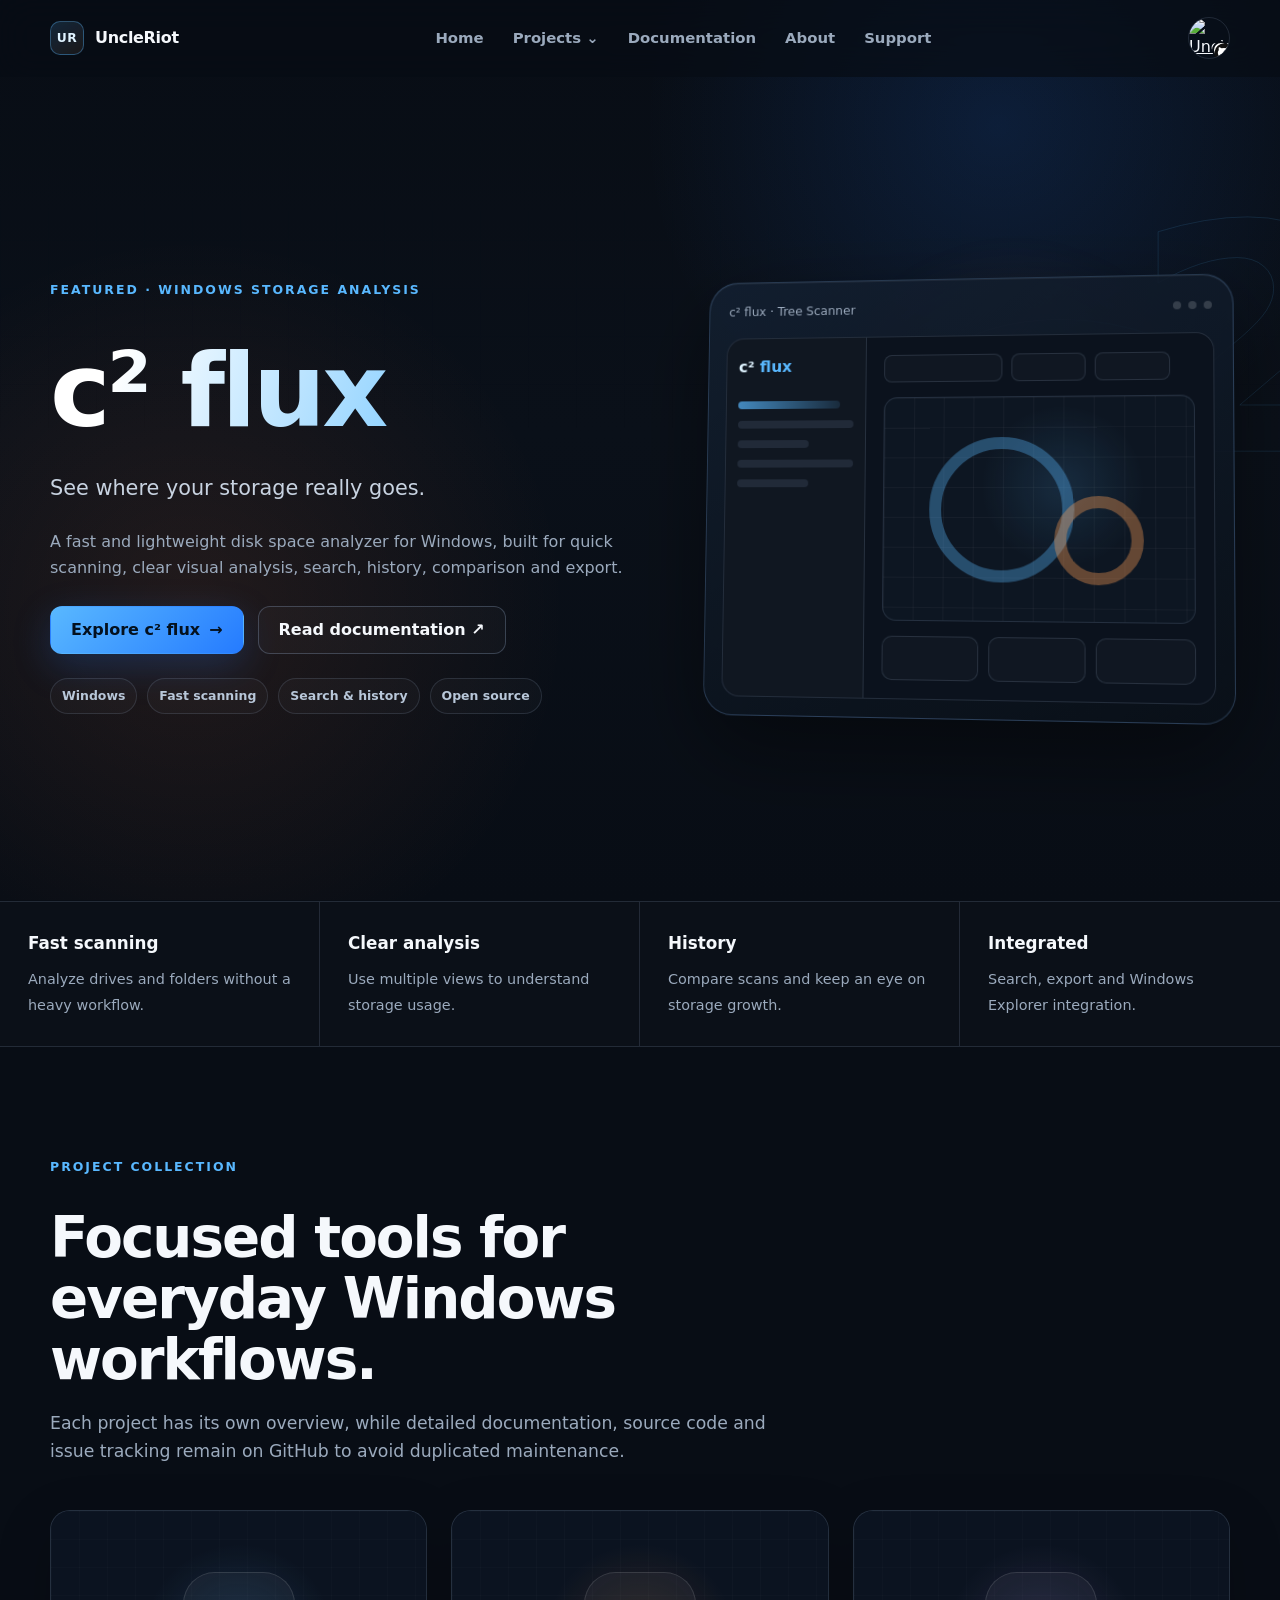
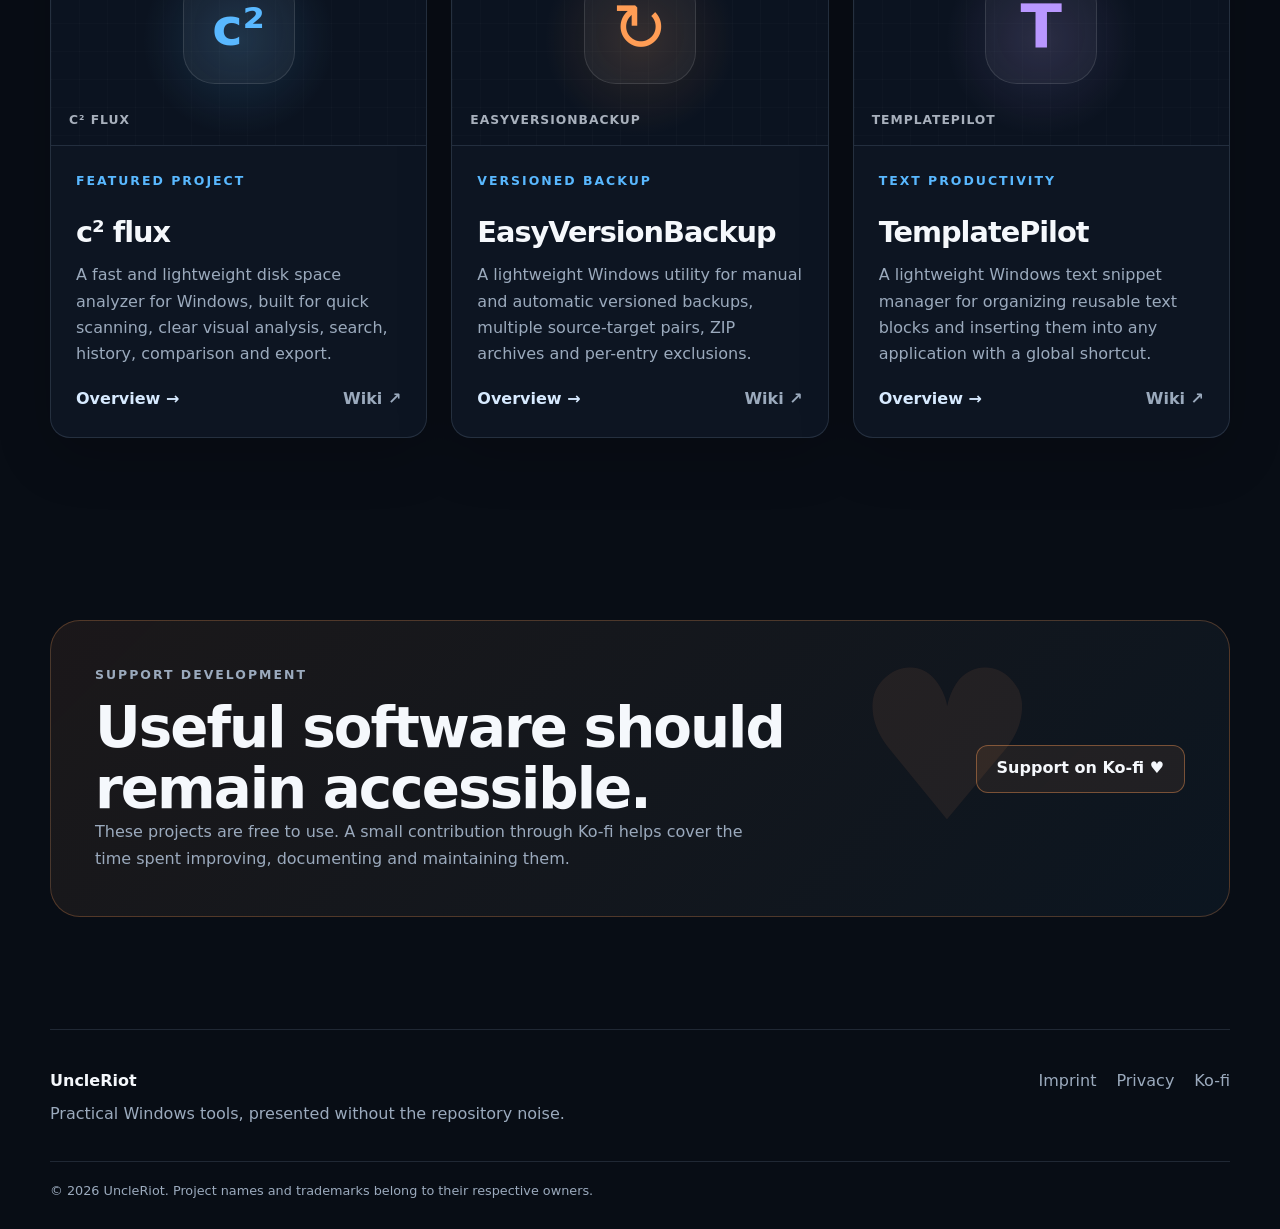
==== index.html @ 2bf3cadb "Add files via upload" ====
<!doctype html>
<html lang="en">
<head>
  <meta charset="utf-8">
  <meta name="viewport" content="width=device-width, initial-scale=1">
  <meta name="description" content="A modern showcase for UncleRiot's Windows utilities, documentation and support resources.">
  <meta name="theme-color" content="#080d15">
  <title>UncleRiot — Practical Windows Tools</title>
  <link rel="stylesheet" href="assets/css/base.css">
  <link rel="stylesheet" href="assets/css/home.css">
  <script defer src="assets/js/config.js"></script>
  <script defer src="assets/js/site.js"></script>
  <script defer src="assets/js/projects.js"></script>
</head>
<body>
  <a class="skip-link" href="#main">Skip to content</a>
  <div data-site-header></div>
  <main id="main">
    <section class="hero">
      <div class="container hero-grid">
        <div class="hero-copy">
          <p class="eyebrow">Featured · Windows storage analysis</p>
          <h1><span data-featured-name>c² flux</span></h1>
          <p class="lead" data-featured-tagline>See where your storage really goes.</p>
          <p class="muted" data-featured-description></p>
          <div class="button-row">
            <a class="btn btn-primary" data-featured-page href="projects/c2flux.html">Explore c² flux <span>→</span></a>
            <a class="btn" data-featured-docs href="https://github.com/UncleRiot/c2flux/wiki" target="_blank" rel="noreferrer">Read documentation ↗</a>
          </div>
          <div class="hero-meta"><span class="pill">Windows</span><span class="pill">Fast scanning</span><span class="pill">Search & history</span><span class="pill">Open source</span></div>
        </div>
        <div class="app-window" aria-label="Abstract c2 flux interface preview">
          <div class="window-bar"><span>c² flux · Tree Scanner</span><span class="window-dots"><i></i><i></i><i></i></span></div>
          <div class="window-body"><div class="mock-sidebar"><div class="mock-brand">c² <span>flux</span></div><div class="mock-line active"></div><div class="mock-line"></div><div class="mock-line short"></div><div class="mock-line"></div><div class="mock-line short"></div></div><div class="mock-main"><div class="mock-toolbar"><div class="mock-chip wide"></div><div class="mock-chip"></div><div class="mock-chip"></div></div><div class="mock-chart"><div class="chart-grid"></div><div class="ring one"></div><div class="ring two"></div></div><div class="mock-status"><div class="status-box"></div><div class="status-box"></div><div class="status-box"></div></div></div></div>
        </div>
      </div>
    </section>

    <section class="feature-strip" aria-label="c2 flux highlights">
      <div><strong>Fast scanning</strong><span>Analyze drives and folders without a heavy workflow.</span></div>
      <div><strong>Clear analysis</strong><span>Use multiple views to understand storage usage.</span></div>
      <div><strong>History</strong><span>Compare scans and keep an eye on storage growth.</span></div>
      <div><strong>Integrated</strong><span>Search, export and Windows Explorer integration.</span></div>
    </section>

    <section class="section" id="projects">
      <div class="container">
        <div class="section-heading"><p class="eyebrow">Project collection</p><h2>Focused tools for everyday Windows workflows.</h2><p>Each project has its own overview, while detailed documentation, source code and issue tracking remain on GitHub to avoid duplicated maintenance.</p></div>
        <div class="project-grid" data-project-grid></div>
      </div>
    </section>

    <section class="section-tight">
      <div class="container support-panel">
        <div><p class="eyebrow">Support development</p><h2>Useful software should remain accessible.</h2><p>These projects are free to use. A small contribution through Ko-fi helps cover the time spent improving, documenting and maintaining them.</p></div>
        <a class="btn btn-kofi" href="https://ko-fi.com/uncleriot" target="_blank" rel="noreferrer">Support on Ko-fi ♥</a>
      </div>
    </section>
  </main>
  <div data-site-footer></div>
</body>
</html>
---- assets/css/base.css ----
:root {
  color-scheme: dark;
  --bg: #080d15;
  --bg-soft: #0d1420;
  --surface: rgba(16, 25, 39, .78);
  --surface-solid: #101927;
  --surface-2: #141f30;
  --border: rgba(159, 183, 217, .16);
  --border-strong: rgba(159, 183, 217, .28);
  --text: #f5f8fc;
  --muted: #9baabd;
  --blue: #59b8ff;
  --blue-2: #257bff;
  --orange: #ff9d55;
  --violet: #b997ff;
  --green: #6de2b1;
  --shadow: 0 24px 80px rgba(0, 0, 0, .34);
  --radius-sm: 12px;
  --radius: 20px;
  --radius-lg: 30px;
  --max: 1180px;
}

* { box-sizing: border-box; }
html { scroll-behavior: smooth; }
body {
  margin: 0;
  min-width: 320px;
  background: var(--bg);
  color: var(--text);
  font-family: Inter, ui-sans-serif, system-ui, -apple-system, BlinkMacSystemFont, "Segoe UI", sans-serif;
  line-height: 1.65;
  -webkit-font-smoothing: antialiased;
}
body::before {
  content: "";
  position: fixed;
  inset: 0;
  z-index: -3;
  background:
    radial-gradient(circle at 78% 14%, rgba(37, 123, 255, .15), transparent 28%),
    radial-gradient(circle at 15% 68%, rgba(255, 126, 61, .10), transparent 30%),
    linear-gradient(180deg, #080d15 0%, #0a1019 48%, #080d15 100%);
}
body::after {
  content: "";
  position: fixed;
  inset: 0;
  z-index: -2;
  opacity: .25;
  background-image: linear-gradient(rgba(140, 176, 220, .035) 1px, transparent 1px), linear-gradient(90deg, rgba(140, 176, 220, .035) 1px, transparent 1px);
  background-size: 48px 48px;
  mask-image: linear-gradient(to bottom, black, transparent 78%);
}
img { max-width: 100%; display: block; }
a { color: inherit; }
button, input { font: inherit; }
button { color: inherit; }
.container { width: min(calc(100% - 40px), var(--max)); margin-inline: auto; }
.skip-link { position: absolute; left: -999px; top: 8px; z-index: 999; }
.skip-link:focus { left: 8px; padding: 10px 14px; border-radius: 8px; background: #fff; color: #000; }
.eyebrow { margin: 0 0 12px; color: var(--blue); font-size: .78rem; font-weight: 800; letter-spacing: .16em; text-transform: uppercase; }
h1, h2, h3 { margin: 0; line-height: 1.08; letter-spacing: -.035em; }
h1 { font-size: clamp(3.1rem, 8vw, 7.4rem); }
h2 { font-size: clamp(2rem, 4.4vw, 4.1rem); }
h3 { font-size: clamp(1.3rem, 2.3vw, 1.8rem); }
p { margin: 0; }
.lead { color: #c8d3e1; font-size: clamp(1.05rem, 2vw, 1.3rem); }
.muted { color: var(--muted); }
.section { padding: 110px 0; }
.section-tight { padding: 72px 0; }
.section-heading { display: grid; gap: 18px; max-width: 760px; margin-bottom: 44px; }
.section-heading p:not(.eyebrow) { color: var(--muted); font-size: 1.08rem; }
.button-row { display: flex; flex-wrap: wrap; gap: 14px; }
.btn { display: inline-flex; min-height: 48px; padding: 0 20px; align-items: center; justify-content: center; gap: 9px; border: 1px solid var(--border-strong); border-radius: 12px; background: rgba(255,255,255,.025); color: var(--text); font-weight: 750; text-decoration: none; transition: transform .2s ease, border-color .2s ease, background .2s ease; }
.btn:hover { transform: translateY(-2px); border-color: rgba(116, 188, 255, .5); background: rgba(89, 184, 255, .07); }
.btn-primary { border-color: transparent; background: linear-gradient(135deg, var(--blue), var(--blue-2)); color: #04111f; box-shadow: 0 12px 38px rgba(37, 123, 255, .22); }
.btn-primary:hover { background: linear-gradient(135deg, #80c9ff, #4d94ff); }
.btn-kofi { border-color: rgba(255, 157, 85, .4); background: rgba(255, 157, 85, .08); }
.text-link { color: #d7eaff; font-weight: 750; text-decoration: none; }
.text-link span { display: inline-block; transition: transform .2s ease; }
.text-link:hover span { transform: translateX(4px); }
.text-link.muted { color: var(--muted); }

.site-header { position: sticky; top: 0; z-index: 100; border-bottom: 1px solid transparent; background: rgba(8, 13, 21, .72); backdrop-filter: blur(18px); }
.nav-shell { width: min(calc(100% - 40px), var(--max)); min-height: 76px; margin: 0 auto; display: grid; grid-template-columns: auto 1fr auto; align-items: center; gap: 30px; }
.brand { display: inline-flex; align-items: center; gap: 11px; font-weight: 850; text-decoration: none; letter-spacing: -.02em; }
.brand-mark { width: 34px; height: 34px; display: grid; place-items: center; border: 1px solid rgba(89,184,255,.35); border-radius: 10px; background: linear-gradient(145deg, rgba(89,184,255,.16), rgba(255,157,85,.08)); color: #dff3ff; font-size: .77rem; letter-spacing: .05em; }
.site-nav { justify-self: center; display: flex; align-items: center; gap: 29px; }
.site-nav > a, .nav-dropdown > button { border: 0; background: none; color: var(--muted); font-size: .93rem; font-weight: 650; text-decoration: none; cursor: pointer; transition: color .2s ease; }
.site-nav > a:hover, .nav-dropdown > button:hover { color: var(--text); }
.nav-dropdown { position: relative; }
.nav-dropdown > button { padding: 8px 0; }
.dropdown-panel { position: absolute; top: calc(100% + 15px); left: 50%; width: 310px; padding: 8px; border: 1px solid var(--border); border-radius: 15px; background: rgba(13, 20, 32, .98); box-shadow: var(--shadow); opacity: 0; visibility: hidden; transform: translate(-50%, -7px); transition: .18s ease; }
.nav-dropdown:hover .dropdown-panel, .nav-dropdown.is-open .dropdown-panel { opacity: 1; visibility: visible; transform: translate(-50%, 0); }
.dropdown-panel a { display: grid; gap: 2px; padding: 12px 13px; border-radius: 10px; text-decoration: none; }
.dropdown-panel a:hover { background: rgba(89,184,255,.08); }
.dropdown-panel small { color: var(--muted); font-size: .78rem; }
.avatar-link { position: relative; width: 42px; height: 42px; border: 1px solid var(--border); border-radius: 50%; overflow: hidden; }
.avatar-link img { width: 100%; height: 100%; object-fit: cover; }
.avatar-link .icon { position: absolute; right: -1px; bottom: -1px; width: 18px; height: 18px; display: grid; place-items: center; border: 2px solid var(--bg); border-radius: 50%; background: #fff; color: #111; }
.avatar-link svg, .nav-toggle svg { width: 20px; height: 20px; }
.nav-toggle { display: none; justify-self: end; width: 42px; height: 42px; place-items: center; border: 1px solid var(--border); border-radius: 10px; background: rgba(255,255,255,.03); }

.site-footer { width: min(calc(100% - 40px), var(--max)); margin: 40px auto 0; padding: 38px 0 28px; border-top: 1px solid var(--border); color: var(--muted); }
.footer-grid { display: flex; justify-content: space-between; gap: 30px; }
.footer-grid strong { color: var(--text); }
.footer-grid p { max-width: 520px; margin-top: 6px; }
.footer-links { display: flex; flex-wrap: wrap; align-items: flex-start; gap: 20px; }
.footer-links a { color: var(--muted); text-decoration: none; }
.footer-links a:hover { color: var(--text); }
.footer-meta { margin-top: 34px; padding-top: 18px; border-top: 1px solid var(--border); font-size: .8rem; }

@media (max-width: 820px) {
  .nav-shell { grid-template-columns: 1fr auto auto; }
  .nav-toggle { display: grid; }
  .site-nav { position: absolute; top: 76px; left: 20px; right: 20px; display: none; padding: 14px; align-items: stretch; flex-direction: column; gap: 3px; border: 1px solid var(--border); border-radius: 16px; background: rgba(13, 20, 32, .98); box-shadow: var(--shadow); }
  .site-nav.is-open { display: flex; }
  .site-nav > a, .nav-dropdown > button { width: 100%; padding: 11px 12px; text-align: left; }
  .dropdown-panel { position: static; width: 100%; margin-top: 4px; opacity: 1; visibility: visible; display: none; transform: none; box-shadow: none; background: rgba(255,255,255,.025); }
  .nav-dropdown.is-open .dropdown-panel { display: block; transform: none; }
  .nav-dropdown:hover .dropdown-panel { display: none; }
  .nav-dropdown.is-open:hover .dropdown-panel { display: block; }
  .section { padding: 80px 0; }
  .footer-grid { flex-direction: column; }
}
---- assets/css/home.css ----
.hero { position: relative; overflow: hidden; min-height: calc(100vh - 76px); display: grid; align-items: center; padding: 100px 0 84px; }
.hero::before { content: "c²"; position: absolute; right: -2vw; top: 44%; transform: translateY(-50%); color: transparent; -webkit-text-stroke: 1px rgba(89,184,255,.13); font-size: clamp(18rem, 44vw, 44rem); font-weight: 900; line-height: .7; letter-spacing: -.12em; pointer-events: none; }
.hero::after { content: ""; position: absolute; width: 430px; height: 430px; right: 4%; top: 18%; border-radius: 50%; background: radial-gradient(circle, rgba(255,145,72,.13), transparent 66%); filter: blur(10px); pointer-events: none; }
.hero-grid { position: relative; z-index: 1; display: grid; grid-template-columns: minmax(0, 1.05fr) minmax(370px, .95fr); gap: 62px; align-items: center; }
.hero-copy { display: grid; gap: 24px; }
.hero-copy h1 span { display: block; background: linear-gradient(110deg, #fff 12%, #8fd2ff 62%, #ffb47d); -webkit-background-clip: text; background-clip: text; color: transparent; }
.hero-copy .lead { max-width: 700px; }
.hero-meta { display: flex; flex-wrap: wrap; gap: 10px; }
.pill { padding: 7px 11px; border: 1px solid var(--border); border-radius: 999px; background: rgba(255,255,255,.025); color: #b8c7d9; font-size: .78rem; font-weight: 700; }
.app-window { position: relative; min-height: 430px; padding: 18px; border: 1px solid rgba(138,190,255,.22); border-radius: var(--radius-lg); background: linear-gradient(160deg, rgba(18,30,47,.92), rgba(9,15,24,.92)); box-shadow: 0 32px 90px rgba(0,0,0,.45), inset 0 1px 0 rgba(255,255,255,.06); transform: perspective(1200px) rotateY(-6deg) rotateX(3deg); }
.window-bar { display: flex; align-items: center; justify-content: space-between; padding: 2px 2px 16px; color: var(--muted); font-size: .78rem; }
.window-dots { display: flex; gap: 7px; }.window-dots i { width: 8px; height: 8px; border-radius: 50%; background: rgba(255,255,255,.16); }
.window-body { height: 365px; display: grid; grid-template-columns: 145px 1fr; overflow: hidden; border: 1px solid var(--border); border-radius: 18px; background: #0b121d; }
.mock-sidebar { padding: 16px 12px; border-right: 1px solid var(--border); background: rgba(255,255,255,.018); }
.mock-brand { margin-bottom: 22px; color: #dff3ff; font-weight: 850; }.mock-brand span { color: var(--blue); }
.mock-line { height: 8px; margin: 12px 0; border-radius: 999px; background: rgba(152,181,216,.12); }.mock-line.short { width: 62%; }.mock-line.active { width: 88%; background: linear-gradient(90deg, rgba(89,184,255,.7), rgba(89,184,255,.12)); }
.mock-main { padding: 18px; display: grid; grid-template-rows: auto 1fr auto; gap: 15px; }
.mock-toolbar { display: flex; gap: 9px; }.mock-chip { height: 28px; width: 74px; border: 1px solid var(--border); border-radius: 8px; background: rgba(255,255,255,.025); }.mock-chip.wide { width: 120px; }
.mock-chart { position: relative; overflow: hidden; border: 1px solid var(--border); border-radius: 14px; background: radial-gradient(circle at 58% 40%, rgba(89,184,255,.13), transparent 36%), #0d1622; }
.ring { position: absolute; border-radius: 50%; border: 12px solid rgba(89,184,255,.34); }.ring.one { width: 145px; height: 145px; left: 15%; top: 18%; }.ring.two { width: 88px; height: 88px; right: 16%; bottom: 16%; border-color: rgba(255,157,85,.36); }.chart-grid { position: absolute; inset: 0; background-image: linear-gradient(rgba(255,255,255,.035) 1px, transparent 1px), linear-gradient(90deg, rgba(255,255,255,.035) 1px, transparent 1px); background-size: 30px 30px; }
.mock-status { display: flex; gap: 10px; }.status-box { flex: 1; height: 44px; border: 1px solid var(--border); border-radius: 10px; background: rgba(255,255,255,.025); }
.feature-strip { display: grid; grid-template-columns: repeat(4, 1fr); border-top: 1px solid var(--border); border-bottom: 1px solid var(--border); background: rgba(255,255,255,.015); }
.feature-strip div { min-height: 130px; padding: 28px; border-right: 1px solid var(--border); }.feature-strip div:last-child { border-right: 0; }.feature-strip strong { display: block; margin-bottom: 8px; font-size: 1.05rem; }.feature-strip span { color: var(--muted); font-size: .9rem; }
.project-grid { display: grid; grid-template-columns: repeat(3, 1fr); gap: 24px; }
.project-card { overflow: hidden; border: 1px solid var(--border); border-radius: var(--radius); background: var(--surface); box-shadow: 0 18px 55px rgba(0,0,0,.18); transition: transform .25s ease, border-color .25s ease; }.project-card:hover { transform: translateY(-6px); border-color: var(--border-strong); }
.project-visual { position: relative; min-height: 235px; display: grid; place-items: center; overflow: hidden; border-bottom: 1px solid var(--border); background: #0b1320; text-decoration: none; }.visual-grid { position: absolute; inset: 0; opacity: .45; background-image: linear-gradient(rgba(255,255,255,.04) 1px, transparent 1px), linear-gradient(90deg, rgba(255,255,255,.04) 1px, transparent 1px); background-size: 28px 28px; }.project-symbol { position: relative; width: 112px; height: 112px; border: 1px solid rgba(255,255,255,.12); border-radius: 32px; background: rgba(255,255,255,.035); box-shadow: inset 0 0 45px rgba(255,255,255,.025); }.symbol-flux::before { content: "c²"; position: absolute; inset: 0; display: grid; place-items: center; color: var(--blue); font-size: 3.2rem; font-weight: 900; }.symbol-backup::before { content: "↻"; position: absolute; inset: 0; display: grid; place-items: center; color: var(--orange); font-size: 4.2rem; font-weight: 300; }.symbol-template::before { content: "T"; position: absolute; inset: 0; display: grid; place-items: center; color: var(--violet); font-size: 3.8rem; font-weight: 800; }.visual-caption { position: absolute; left: 18px; bottom: 14px; color: rgba(235,244,255,.7); font-size: .77rem; font-weight: 750; letter-spacing: .08em; text-transform: uppercase; }
.accent-blue .project-visual { background: radial-gradient(circle at 50% 55%, rgba(89,184,255,.16), transparent 42%), #0b1320; }.accent-orange .project-visual { background: radial-gradient(circle at 50% 55%, rgba(255,157,85,.14), transparent 42%), #0b1320; }.accent-violet .project-visual { background: radial-gradient(circle at 50% 55%, rgba(185,151,255,.14), transparent 42%), #0b1320; }
.project-card-body { display: grid; gap: 14px; padding: 25px; }.project-card-body h3 a { text-decoration: none; }.project-card-body > p:not(.eyebrow) { color: var(--muted); }.project-actions { display: flex; justify-content: space-between; gap: 15px; margin-top: 4px; }
.support-panel { position: relative; overflow: hidden; padding: 44px; display: grid; grid-template-columns: 1fr auto; gap: 35px; align-items: center; border: 1px solid rgba(255,157,85,.25); border-radius: var(--radius-lg); background: linear-gradient(135deg, rgba(255,157,85,.08), rgba(89,184,255,.05)); }.support-panel::after { content: "♥"; position: absolute; right: 16%; top: -45px; color: rgba(255,157,85,.08); font-size: 13rem; }.support-panel > * { position: relative; z-index: 1; }.support-panel p { max-width: 680px; color: var(--muted); }

@media (max-width: 980px) { .hero-grid { grid-template-columns: 1fr; }.app-window { max-width: 680px; transform: none; }.feature-strip { grid-template-columns: repeat(2,1fr); }.feature-strip div:nth-child(2) { border-right: 0; }.feature-strip div:nth-child(-n+2) { border-bottom: 1px solid var(--border); }.project-grid { grid-template-columns: 1fr; }.project-visual { min-height: 280px; }.support-panel { grid-template-columns: 1fr; } }
@media (max-width: 560px) { .hero { padding-top: 72px; }.hero::before { top: 28%; }.window-body { grid-template-columns: 95px 1fr; }.app-window { min-height: 355px; padding: 12px; }.window-body { height: 300px; }.feature-strip { grid-template-columns: 1fr; }.feature-strip div { border-right: 0; border-bottom: 1px solid var(--border); }.feature-strip div:last-child { border-bottom: 0; }.support-panel { padding: 30px 24px; } }
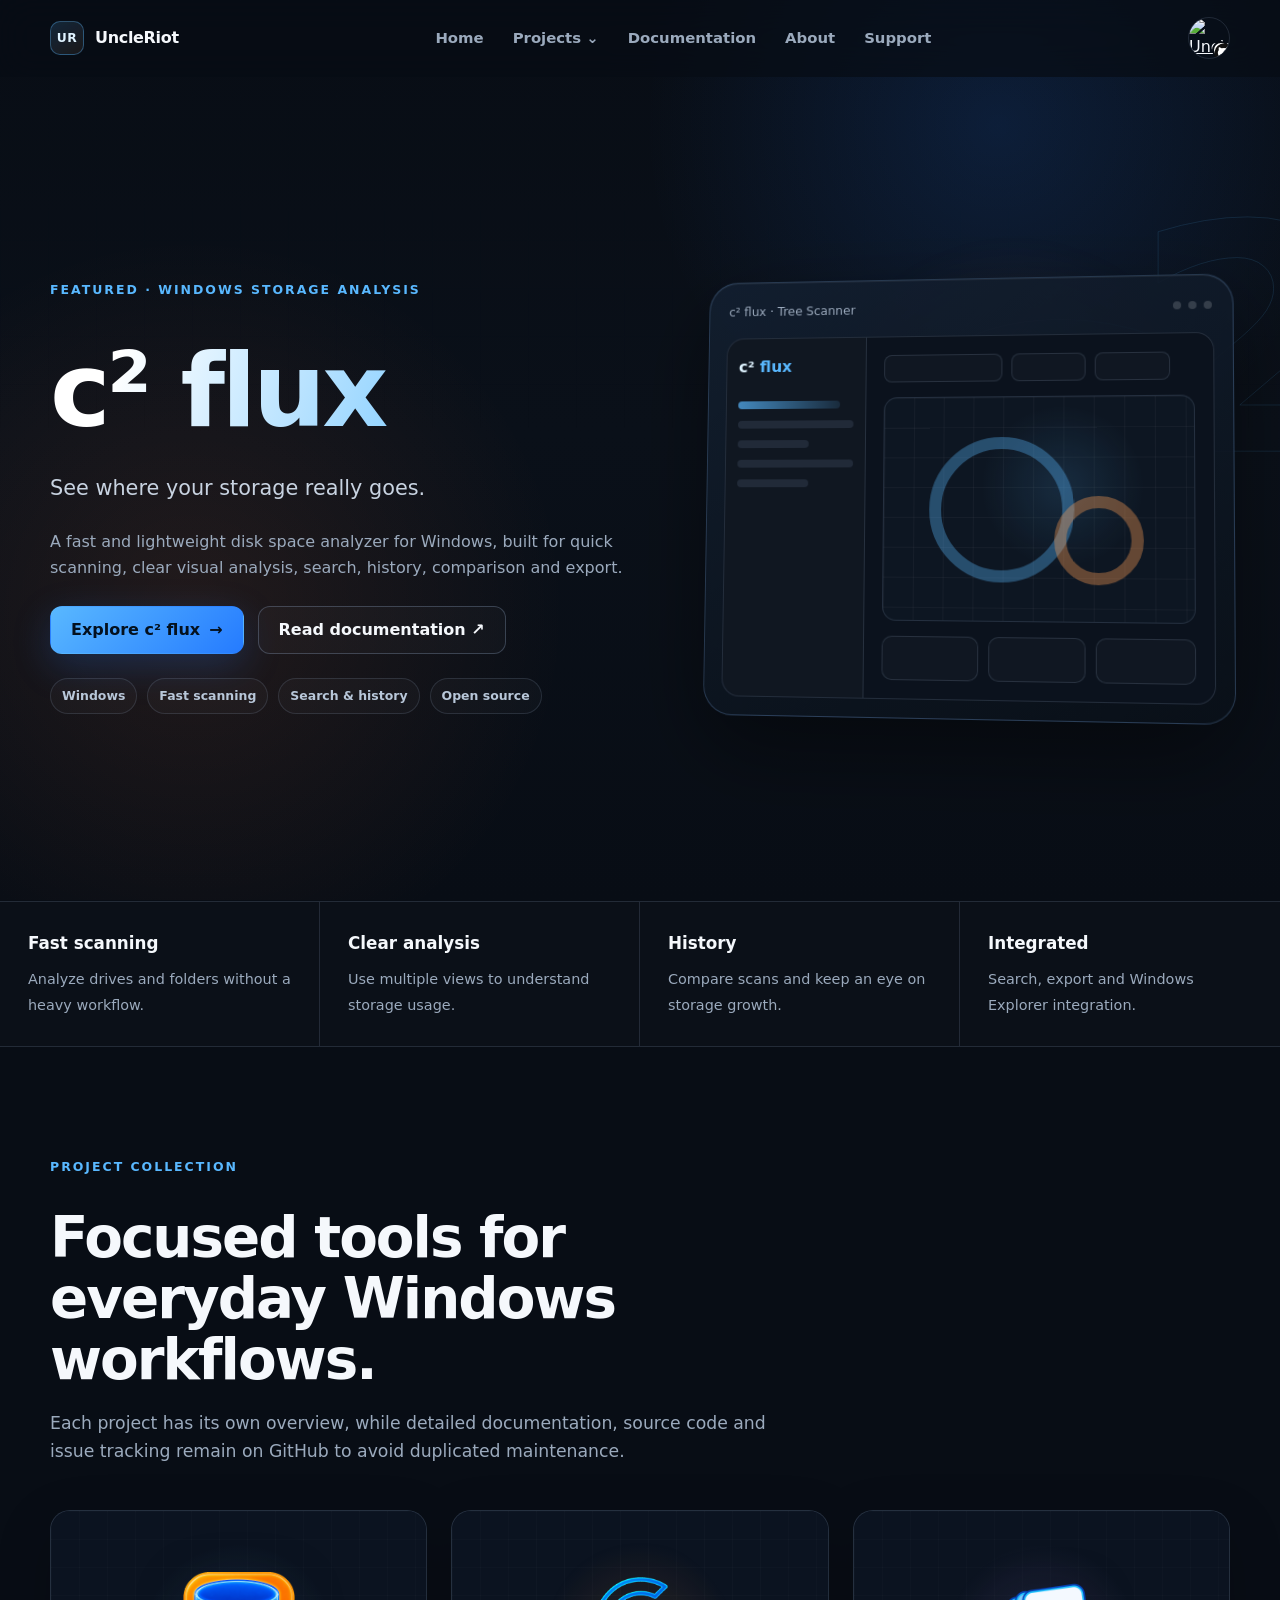
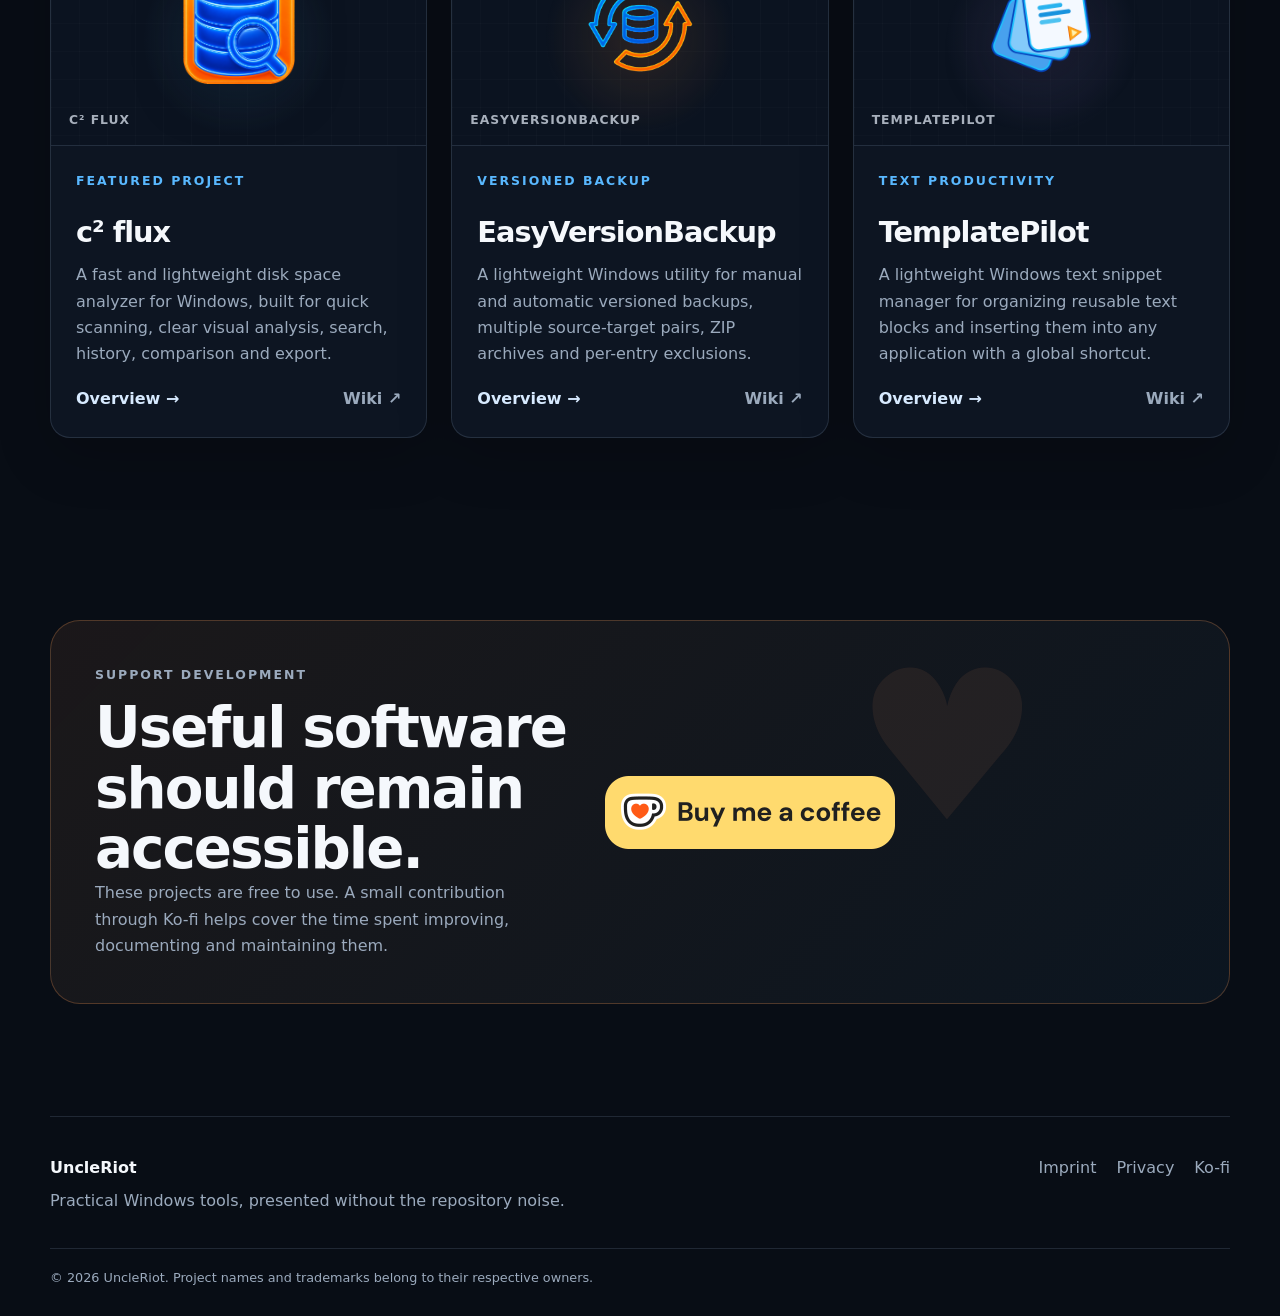
==== commit ce1df0ce: "Add files via upload" ====
--- a/index.html
+++ b/index.html
@@ -53,7 +53,7 @@
     <section class="section-tight">
       <div class="container support-panel">
         <div><p class="eyebrow">Support development</p><h2>Useful software should remain accessible.</h2><p>These projects are free to use. A small contribution through Ko-fi helps cover the time spent improving, documenting and maintaining them.</p></div>
-        <a class="btn btn-kofi" href="https://ko-fi.com/uncleriot" target="_blank" rel="noreferrer">Support on Ko-fi ♥</a>
+        <a class="kofi-link" href="https://ko-fi.com/uncleriot" target="_blank" rel="noreferrer" aria-label="Support UncleRiot on Ko-fi"><img src="assets/img/ko-fi.png" alt="Buy me a coffee on Ko-fi"></a>
       </div>
     </section>
   </main>
--- a/assets/css/home.css
+++ b/assets/css/home.css
@@ -23,10 +23,10 @@
 .feature-strip div { min-height: 130px; padding: 28px; border-right: 1px solid var(--border); }.feature-strip div:last-child { border-right: 0; }.feature-strip strong { display: block; margin-bottom: 8px; font-size: 1.05rem; }.feature-strip span { color: var(--muted); font-size: .9rem; }
 .project-grid { display: grid; grid-template-columns: repeat(3, 1fr); gap: 24px; }
 .project-card { overflow: hidden; border: 1px solid var(--border); border-radius: var(--radius); background: var(--surface); box-shadow: 0 18px 55px rgba(0,0,0,.18); transition: transform .25s ease, border-color .25s ease; }.project-card:hover { transform: translateY(-6px); border-color: var(--border-strong); }
-.project-visual { position: relative; min-height: 235px; display: grid; place-items: center; overflow: hidden; border-bottom: 1px solid var(--border); background: #0b1320; text-decoration: none; }.visual-grid { position: absolute; inset: 0; opacity: .45; background-image: linear-gradient(rgba(255,255,255,.04) 1px, transparent 1px), linear-gradient(90deg, rgba(255,255,255,.04) 1px, transparent 1px); background-size: 28px 28px; }.project-symbol { position: relative; width: 112px; height: 112px; border: 1px solid rgba(255,255,255,.12); border-radius: 32px; background: rgba(255,255,255,.035); box-shadow: inset 0 0 45px rgba(255,255,255,.025); }.symbol-flux::before { content: "c²"; position: absolute; inset: 0; display: grid; place-items: center; color: var(--blue); font-size: 3.2rem; font-weight: 900; }.symbol-backup::before { content: "↻"; position: absolute; inset: 0; display: grid; place-items: center; color: var(--orange); font-size: 4.2rem; font-weight: 300; }.symbol-template::before { content: "T"; position: absolute; inset: 0; display: grid; place-items: center; color: var(--violet); font-size: 3.8rem; font-weight: 800; }.visual-caption { position: absolute; left: 18px; bottom: 14px; color: rgba(235,244,255,.7); font-size: .77rem; font-weight: 750; letter-spacing: .08em; text-transform: uppercase; }
+.project-visual { position: relative; min-height: 235px; display: grid; place-items: center; overflow: hidden; border-bottom: 1px solid var(--border); background: #0b1320; text-decoration: none; }.visual-grid { position: absolute; inset: 0; opacity: .45; background-image: linear-gradient(rgba(255,255,255,.04) 1px, transparent 1px), linear-gradient(90deg, rgba(255,255,255,.04) 1px, transparent 1px); background-size: 28px 28px; }.project-symbol { position: relative; width: 112px; height: 112px; display: grid; place-items: center; }.project-symbol img { width: 112px; height: 112px; object-fit: contain; filter: drop-shadow(0 12px 24px rgba(0,0,0,.28)); }.visual-caption { position: absolute; left: 18px; bottom: 14px; color: rgba(235,244,255,.7); font-size: .77rem; font-weight: 750; letter-spacing: .08em; text-transform: uppercase; }
 .accent-blue .project-visual { background: radial-gradient(circle at 50% 55%, rgba(89,184,255,.16), transparent 42%), #0b1320; }.accent-orange .project-visual { background: radial-gradient(circle at 50% 55%, rgba(255,157,85,.14), transparent 42%), #0b1320; }.accent-violet .project-visual { background: radial-gradient(circle at 50% 55%, rgba(185,151,255,.14), transparent 42%), #0b1320; }
 .project-card-body { display: grid; gap: 14px; padding: 25px; }.project-card-body h3 a { text-decoration: none; }.project-card-body > p:not(.eyebrow) { color: var(--muted); }.project-actions { display: flex; justify-content: space-between; gap: 15px; margin-top: 4px; }
-.support-panel { position: relative; overflow: hidden; padding: 44px; display: grid; grid-template-columns: 1fr auto; gap: 35px; align-items: center; border: 1px solid rgba(255,157,85,.25); border-radius: var(--radius-lg); background: linear-gradient(135deg, rgba(255,157,85,.08), rgba(89,184,255,.05)); }.support-panel::after { content: "♥"; position: absolute; right: 16%; top: -45px; color: rgba(255,157,85,.08); font-size: 13rem; }.support-panel > * { position: relative; z-index: 1; }.support-panel p { max-width: 680px; color: var(--muted); }
+.support-panel { position: relative; overflow: hidden; padding: 44px; display: grid; grid-template-columns: 1fr auto; gap: 35px; align-items: center; border: 1px solid rgba(255,157,85,.25); border-radius: var(--radius-lg); background: linear-gradient(135deg, rgba(255,157,85,.08), rgba(89,184,255,.05)); }.support-panel::after { content: "♥"; position: absolute; right: 16%; top: -45px; color: rgba(255,157,85,.08); font-size: 13rem; }.support-panel > * { position: relative; z-index: 1; }.support-panel p { max-width: 680px; color: var(--muted); }.kofi-link { display: inline-block; width: min(290px, 100%); border-radius: 18px; transition: transform .2s ease, filter .2s ease; }.kofi-link:hover { transform: translateY(-3px); filter: brightness(1.06); }.kofi-link img { width: 100%; height: auto; }
 
 @media (max-width: 980px) { .hero-grid { grid-template-columns: 1fr; }.app-window { max-width: 680px; transform: none; }.feature-strip { grid-template-columns: repeat(2,1fr); }.feature-strip div:nth-child(2) { border-right: 0; }.feature-strip div:nth-child(-n+2) { border-bottom: 1px solid var(--border); }.project-grid { grid-template-columns: 1fr; }.project-visual { min-height: 280px; }.support-panel { grid-template-columns: 1fr; } }
 @media (max-width: 560px) { .hero { padding-top: 72px; }.hero::before { top: 28%; }.window-body { grid-template-columns: 95px 1fr; }.app-window { min-height: 355px; padding: 12px; }.window-body { height: 300px; }.feature-strip { grid-template-columns: 1fr; }.feature-strip div { border-right: 0; border-bottom: 1px solid var(--border); }.feature-strip div:last-child { border-bottom: 0; }.support-panel { padding: 30px 24px; } }
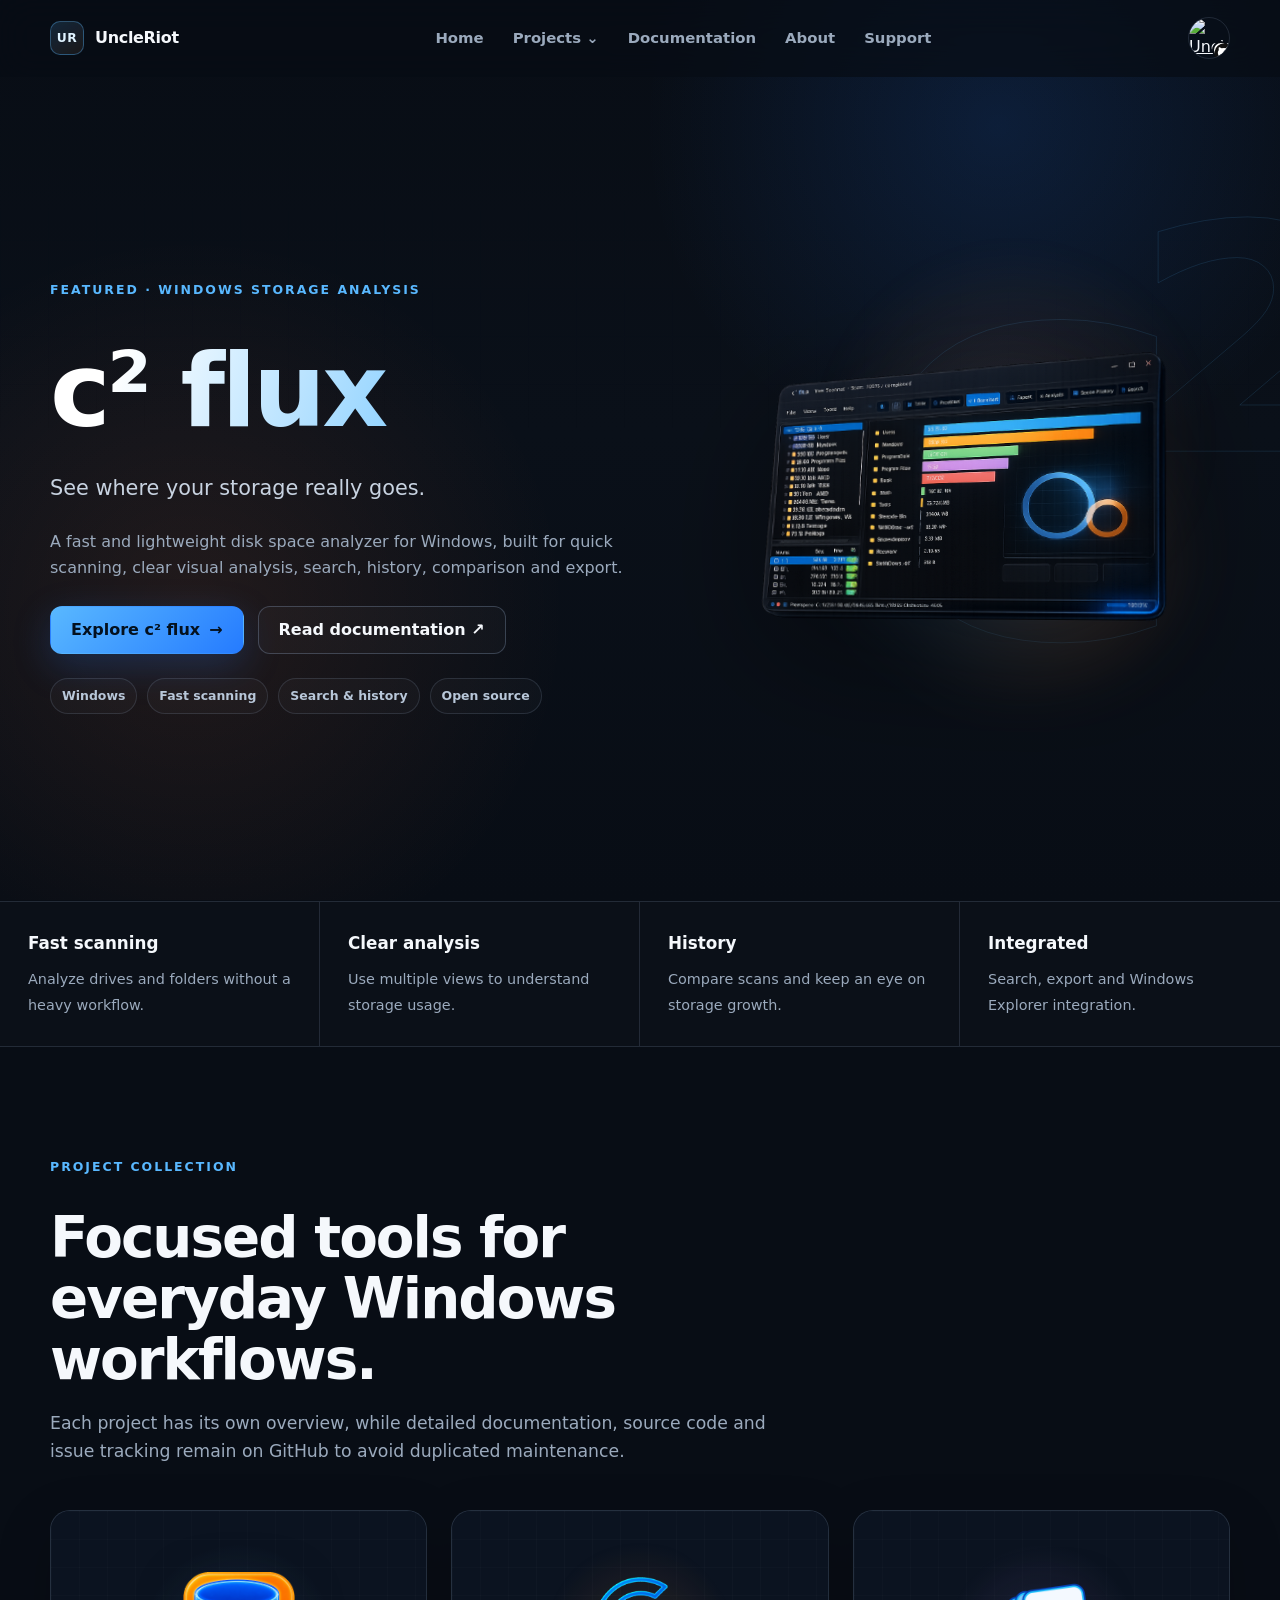
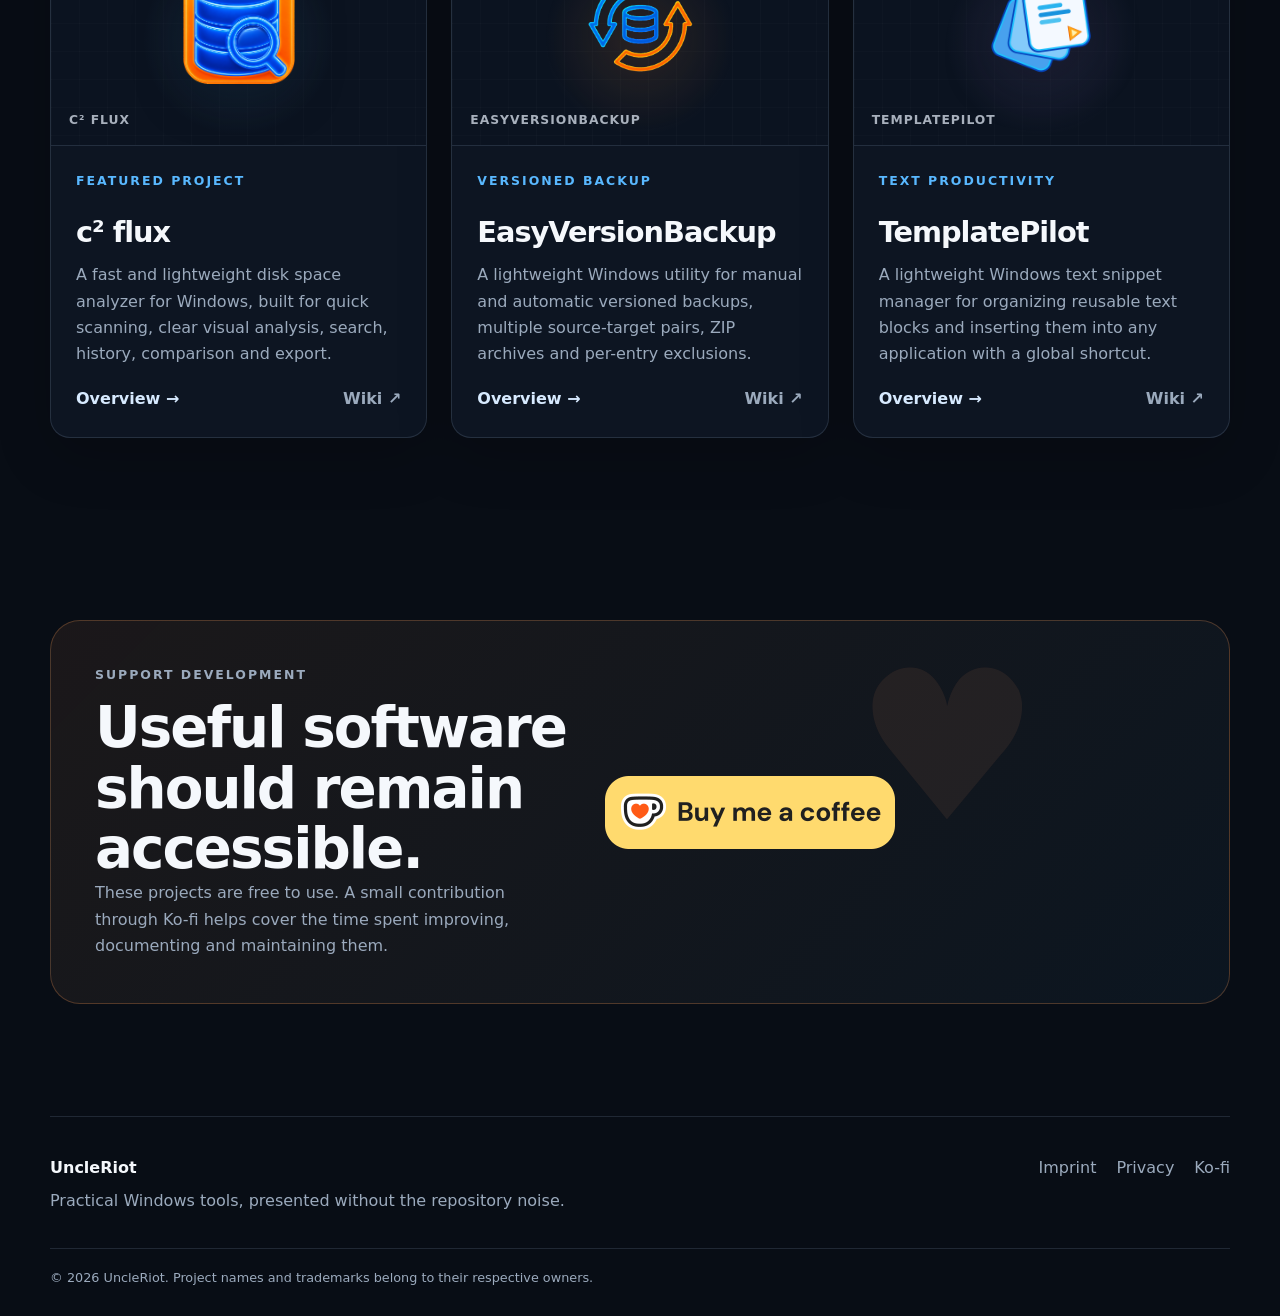
==== commit 7992e03c: "Add files via upload" ====
--- a/index.html
+++ b/index.html
@@ -7,10 +7,10 @@
   <meta name="theme-color" content="#080d15">
   <title>UncleRiot — Practical Windows Tools</title>
   <link rel="stylesheet" href="assets/css/base.css">
-  <link rel="stylesheet" href="assets/css/home.css">
-  <script defer src="assets/js/config.js"></script>
+  <link rel="stylesheet" href="assets/css/home.css?v=3">
+  <script defer src="assets/js/config.js?v=3"></script>
   <script defer src="assets/js/site.js"></script>
-  <script defer src="assets/js/projects.js"></script>
+  <script defer src="assets/js/projects.js?v=3"></script>
 </head>
 <body>
   <a class="skip-link" href="#main">Skip to content</a>
@@ -29,9 +29,8 @@
           </div>
           <div class="hero-meta"><span class="pill">Windows</span><span class="pill">Fast scanning</span><span class="pill">Search & history</span><span class="pill">Open source</span></div>
         </div>
-        <div class="app-window" aria-label="Abstract c2 flux interface preview">
-          <div class="window-bar"><span>c² flux · Tree Scanner</span><span class="window-dots"><i></i><i></i><i></i></span></div>
-          <div class="window-body"><div class="mock-sidebar"><div class="mock-brand">c² <span>flux</span></div><div class="mock-line active"></div><div class="mock-line"></div><div class="mock-line short"></div><div class="mock-line"></div><div class="mock-line short"></div></div><div class="mock-main"><div class="mock-toolbar"><div class="mock-chip wide"></div><div class="mock-chip"></div><div class="mock-chip"></div></div><div class="mock-chart"><div class="chart-grid"></div><div class="ring one"></div><div class="ring two"></div></div><div class="mock-status"><div class="status-box"></div><div class="status-box"></div><div class="status-box"></div></div></div></div>
+        <div class="hero-showcase" aria-label="c2 flux application preview">
+          <img src="assets/img/c2flux-hero.png?v=1" alt="c² flux disk space analyzer shown in an angled application mockup">
         </div>
       </div>
     </section>
@@ -53,7 +52,7 @@
     <section class="section-tight">
       <div class="container support-panel">
         <div><p class="eyebrow">Support development</p><h2>Useful software should remain accessible.</h2><p>These projects are free to use. A small contribution through Ko-fi helps cover the time spent improving, documenting and maintaining them.</p></div>
-        <a class="kofi-link" href="https://ko-fi.com/uncleriot" target="_blank" rel="noreferrer" aria-label="Support UncleRiot on Ko-fi"><img src="assets/img/ko-fi.png" alt="Buy me a coffee on Ko-fi"></a>
+        <a class="kofi-link" href="https://ko-fi.com/uncleriot" target="_blank" rel="noreferrer" aria-label="Support UncleRiot on Ko-fi"><img src="assets/img/ko-fi.png?v=3" alt="Buy me a coffee on Ko-fi"></a>
       </div>
     </section>
   </main>
--- a/assets/css/home.css
+++ b/assets/css/home.css
@@ -7,18 +7,9 @@
 .hero-copy .lead { max-width: 700px; }
 .hero-meta { display: flex; flex-wrap: wrap; gap: 10px; }
 .pill { padding: 7px 11px; border: 1px solid var(--border); border-radius: 999px; background: rgba(255,255,255,.025); color: #b8c7d9; font-size: .78rem; font-weight: 700; }
-.app-window { position: relative; min-height: 430px; padding: 18px; border: 1px solid rgba(138,190,255,.22); border-radius: var(--radius-lg); background: linear-gradient(160deg, rgba(18,30,47,.92), rgba(9,15,24,.92)); box-shadow: 0 32px 90px rgba(0,0,0,.45), inset 0 1px 0 rgba(255,255,255,.06); transform: perspective(1200px) rotateY(-6deg) rotateX(3deg); }
-.window-bar { display: flex; align-items: center; justify-content: space-between; padding: 2px 2px 16px; color: var(--muted); font-size: .78rem; }
-.window-dots { display: flex; gap: 7px; }.window-dots i { width: 8px; height: 8px; border-radius: 50%; background: rgba(255,255,255,.16); }
-.window-body { height: 365px; display: grid; grid-template-columns: 145px 1fr; overflow: hidden; border: 1px solid var(--border); border-radius: 18px; background: #0b121d; }
-.mock-sidebar { padding: 16px 12px; border-right: 1px solid var(--border); background: rgba(255,255,255,.018); }
-.mock-brand { margin-bottom: 22px; color: #dff3ff; font-weight: 850; }.mock-brand span { color: var(--blue); }
-.mock-line { height: 8px; margin: 12px 0; border-radius: 999px; background: rgba(152,181,216,.12); }.mock-line.short { width: 62%; }.mock-line.active { width: 88%; background: linear-gradient(90deg, rgba(89,184,255,.7), rgba(89,184,255,.12)); }
-.mock-main { padding: 18px; display: grid; grid-template-rows: auto 1fr auto; gap: 15px; }
-.mock-toolbar { display: flex; gap: 9px; }.mock-chip { height: 28px; width: 74px; border: 1px solid var(--border); border-radius: 8px; background: rgba(255,255,255,.025); }.mock-chip.wide { width: 120px; }
-.mock-chart { position: relative; overflow: hidden; border: 1px solid var(--border); border-radius: 14px; background: radial-gradient(circle at 58% 40%, rgba(89,184,255,.13), transparent 36%), #0d1622; }
-.ring { position: absolute; border-radius: 50%; border: 12px solid rgba(89,184,255,.34); }.ring.one { width: 145px; height: 145px; left: 15%; top: 18%; }.ring.two { width: 88px; height: 88px; right: 16%; bottom: 16%; border-color: rgba(255,157,85,.36); }.chart-grid { position: absolute; inset: 0; background-image: linear-gradient(rgba(255,255,255,.035) 1px, transparent 1px), linear-gradient(90deg, rgba(255,255,255,.035) 1px, transparent 1px); background-size: 30px 30px; }
-.mock-status { display: flex; gap: 10px; }.status-box { flex: 1; height: 44px; border: 1px solid var(--border); border-radius: 10px; background: rgba(255,255,255,.025); }
+.hero-showcase { position: relative; display: grid; place-items: center; min-height: 430px; transform: perspective(1200px) rotateY(-4deg) rotateX(2deg); filter: drop-shadow(0 34px 70px rgba(0,0,0,.45)); }
+.hero-showcase::before { content: ""; position: absolute; inset: 12% 8% 4%; border-radius: 40%; background: radial-gradient(circle at 55% 50%, rgba(89,184,255,.16), transparent 58%), radial-gradient(circle at 75% 72%, rgba(255,157,85,.10), transparent 40%); filter: blur(24px); pointer-events: none; }
+.hero-showcase img { position: relative; z-index: 1; display: block; width: min(100%, 760px); height: auto; object-fit: contain; }
 .feature-strip { display: grid; grid-template-columns: repeat(4, 1fr); border-top: 1px solid var(--border); border-bottom: 1px solid var(--border); background: rgba(255,255,255,.015); }
 .feature-strip div { min-height: 130px; padding: 28px; border-right: 1px solid var(--border); }.feature-strip div:last-child { border-right: 0; }.feature-strip strong { display: block; margin-bottom: 8px; font-size: 1.05rem; }.feature-strip span { color: var(--muted); font-size: .9rem; }
 .project-grid { display: grid; grid-template-columns: repeat(3, 1fr); gap: 24px; }
@@ -28,5 +19,5 @@
 .project-card-body { display: grid; gap: 14px; padding: 25px; }.project-card-body h3 a { text-decoration: none; }.project-card-body > p:not(.eyebrow) { color: var(--muted); }.project-actions { display: flex; justify-content: space-between; gap: 15px; margin-top: 4px; }
 .support-panel { position: relative; overflow: hidden; padding: 44px; display: grid; grid-template-columns: 1fr auto; gap: 35px; align-items: center; border: 1px solid rgba(255,157,85,.25); border-radius: var(--radius-lg); background: linear-gradient(135deg, rgba(255,157,85,.08), rgba(89,184,255,.05)); }.support-panel::after { content: "♥"; position: absolute; right: 16%; top: -45px; color: rgba(255,157,85,.08); font-size: 13rem; }.support-panel > * { position: relative; z-index: 1; }.support-panel p { max-width: 680px; color: var(--muted); }.kofi-link { display: inline-block; width: min(290px, 100%); border-radius: 18px; transition: transform .2s ease, filter .2s ease; }.kofi-link:hover { transform: translateY(-3px); filter: brightness(1.06); }.kofi-link img { width: 100%; height: auto; }
 
-@media (max-width: 980px) { .hero-grid { grid-template-columns: 1fr; }.app-window { max-width: 680px; transform: none; }.feature-strip { grid-template-columns: repeat(2,1fr); }.feature-strip div:nth-child(2) { border-right: 0; }.feature-strip div:nth-child(-n+2) { border-bottom: 1px solid var(--border); }.project-grid { grid-template-columns: 1fr; }.project-visual { min-height: 280px; }.support-panel { grid-template-columns: 1fr; } }
-@media (max-width: 560px) { .hero { padding-top: 72px; }.hero::before { top: 28%; }.window-body { grid-template-columns: 95px 1fr; }.app-window { min-height: 355px; padding: 12px; }.window-body { height: 300px; }.feature-strip { grid-template-columns: 1fr; }.feature-strip div { border-right: 0; border-bottom: 1px solid var(--border); }.feature-strip div:last-child { border-bottom: 0; }.support-panel { padding: 30px 24px; } }
+@media (max-width: 980px) { .hero-grid { grid-template-columns: 1fr; }.hero-showcase { max-width: 760px; min-height: 0; transform: none; }.feature-strip { grid-template-columns: repeat(2,1fr); }.feature-strip div:nth-child(2) { border-right: 0; }.feature-strip div:nth-child(-n+2) { border-bottom: 1px solid var(--border); }.project-grid { grid-template-columns: 1fr; }.project-visual { min-height: 280px; }.support-panel { grid-template-columns: 1fr; } }
+@media (max-width: 560px) { .hero { padding-top: 72px; }.hero::before { top: 28%; }.hero-showcase img { width: 112%; max-width: none; }.feature-strip { grid-template-columns: 1fr; }.feature-strip div { border-right: 0; border-bottom: 1px solid var(--border); }.feature-strip div:last-child { border-bottom: 0; }.support-panel { padding: 30px 24px; } }
